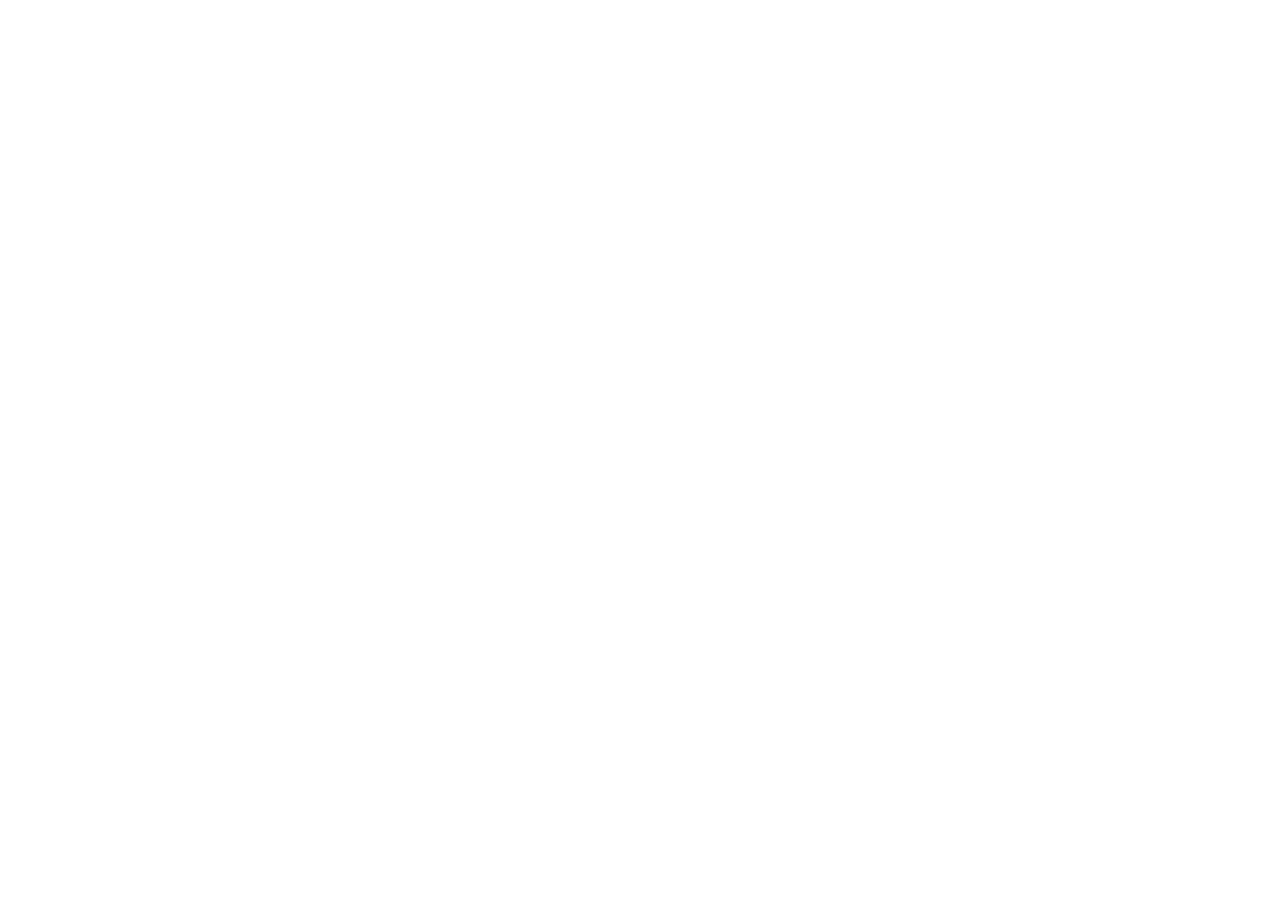
==== Typography/index.html @ 9fb4b4db "completed all the layout projects" ====
<!DOCTYPE html>
<html lang="en">
  <head>
    <meta charset="UTF-8" />
    <meta http-equiv="X-UA-Compatible" content="IE=edge" />
    <meta name="viewport" content="width=device-width, initial-scale=1.0" />
    <title>Typography</title>
    <link rel="stylesheet" href="style/normalize.css" />
    <link rel="stylesheet" href="style/style.css" />
  </head>
  <body></body>
</html>
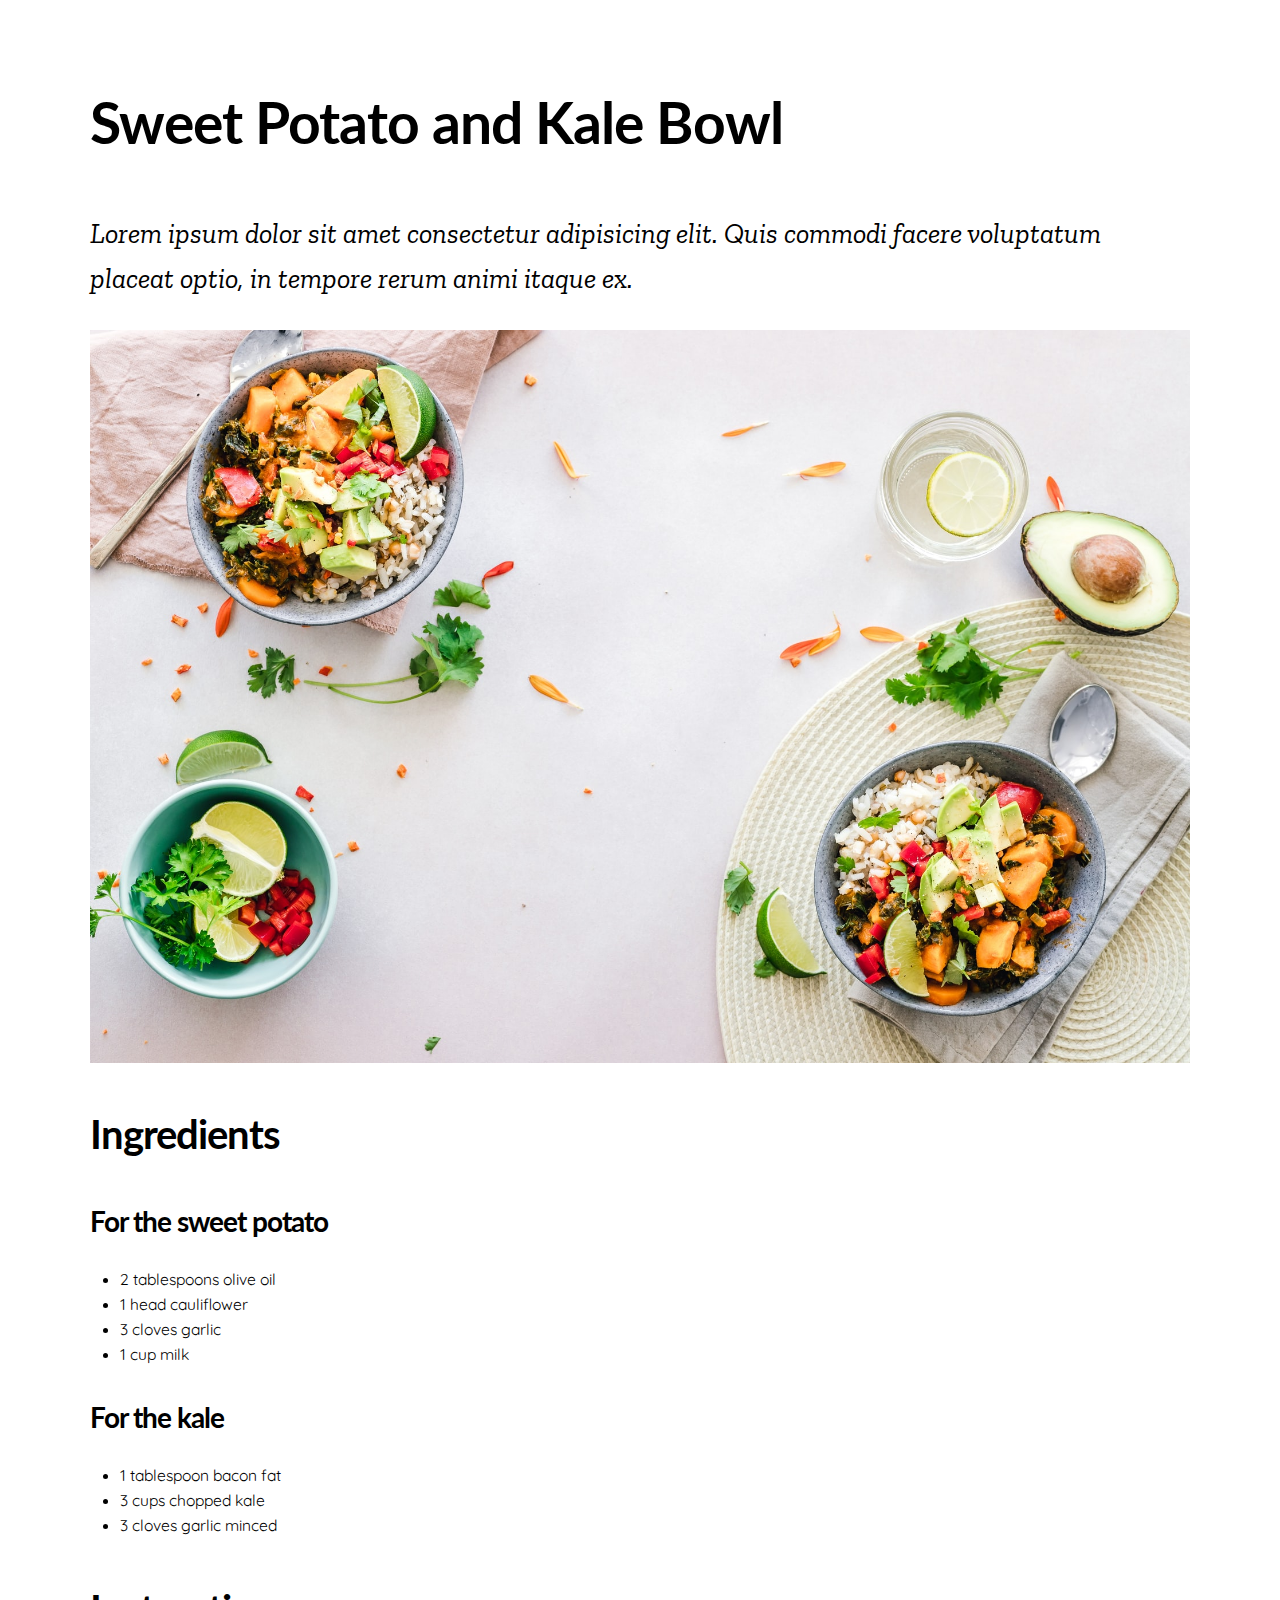
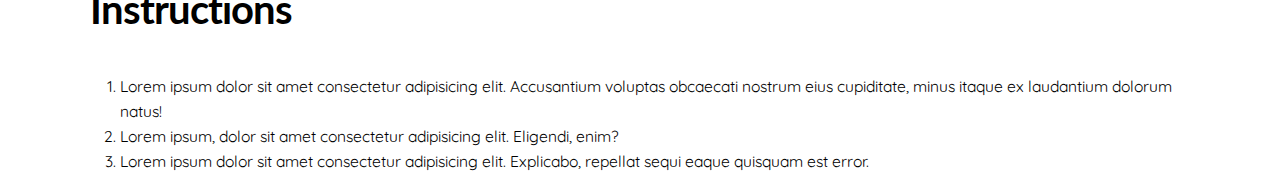
==== commit 3ea00a0b: "Typograohy exercise is over" ====
--- a/Typography/index.html
+++ b/Typography/index.html
@@ -5,8 +5,51 @@
     <meta http-equiv="X-UA-Compatible" content="IE=edge" />
     <meta name="viewport" content="width=device-width, initial-scale=1.0" />
     <title>Typography</title>
+    <link rel="preconnect" href="https://fonts.googleapis.com" />
+    <link rel="preconnect" href="https://fonts.gstatic.com" crossorigin />
+    <link
+      href="https://fonts.googleapis.com/css2?family=Lato:wght@700&family=Quicksand:wght@400;600&family=Zilla+Slab&display=fallback"
+      rel="stylesheet"
+    />
     <link rel="stylesheet" href="style/normalize.css" />
     <link rel="stylesheet" href="style/style.css" />
   </head>
-  <body></body>
+  <body>
+    <h1>Sweet Potato and Kale Bowl</h1>
+    <p class="first-p">
+      Lorem ipsum dolor sit amet consectetur adipisicing elit. Quis commodi
+      facere voluptatum placeat optio, in tempore rerum animi itaque ex.
+    </p>
+    <img src="img/recipe.jpg" alt="sweet potato and kale bowl" />
+    <h2>Ingredients</h2>
+    <h3>For the sweet potato</h3>
+    <ul>
+      <li>2 tablespoons olive oil</li>
+      <li>1 head cauliflower</li>
+      <li>3 cloves garlic</li>
+      <li>1 cup milk</li>
+    </ul>
+    <h3>For the kale</h3>
+    <ul>
+      <li>1 tablespoon bacon fat</li>
+      <li>3 cups chopped kale</li>
+      <li>3 cloves garlic minced</li>
+    </ul>
+    <h2>Instructions</h2>
+    <ol>
+      <li>
+        Lorem ipsum dolor sit amet consectetur adipisicing elit. Accusantium
+        voluptas obcaecati nostrum eius cupiditate, minus itaque ex laudantium
+        dolorum natus!
+      </li>
+      <li>
+        Lorem ipsum, dolor sit amet consectetur adipisicing elit. Eligendi,
+        enim?
+      </li>
+      <li>
+        Lorem ipsum dolor sit amet consectetur adipisicing elit. Explicabo,
+        repellat sequi eaque quisquam est error.
+      </li>
+    </ol>
+  </body>
 </html>
--- a/Typography/style/style.css
+++ b/Typography/style/style.css
@@ -0,0 +1,61 @@
+* {
+  box-sizing: border-box;
+  margin: 0;
+  padding: 0;
+  font-family: "Quicksand", sans-serif;
+  font-size: 62.5%;
+}
+
+body {
+  width: 1140px;
+  margin: auto;
+  font-size: 1rem;
+  line-height: 1.6;
+  padding: 2rem;
+}
+
+img {
+  display: block;
+  width: 100%;
+  object-fit: contain;
+}
+
+h1,
+h2,
+h3 {
+  font-family: "Lato", sans-serif;
+  margin-top: 1em;
+  margin-bottom: 0.8em;
+  letter-spacing: -1px;
+}
+
+h1 {
+  font-size: 5.653rem;
+}
+
+h2 {
+  font-size: 3.998rem;
+}
+
+h3 {
+  font-size: 2.827rem;
+}
+
+.first-p {
+  font-family: "Zilla Slab", serif;
+  font-style: italic;
+  margin-bottom: 1em;
+  font-size: 2.8rem;
+}
+
+ul,
+ol {
+  font-size: 2.5rem;
+  padding-left: 3rem;
+}
+
+@media screen and (max-width: 400px) {
+  html {
+    font-size: 130%;
+  }
+}
